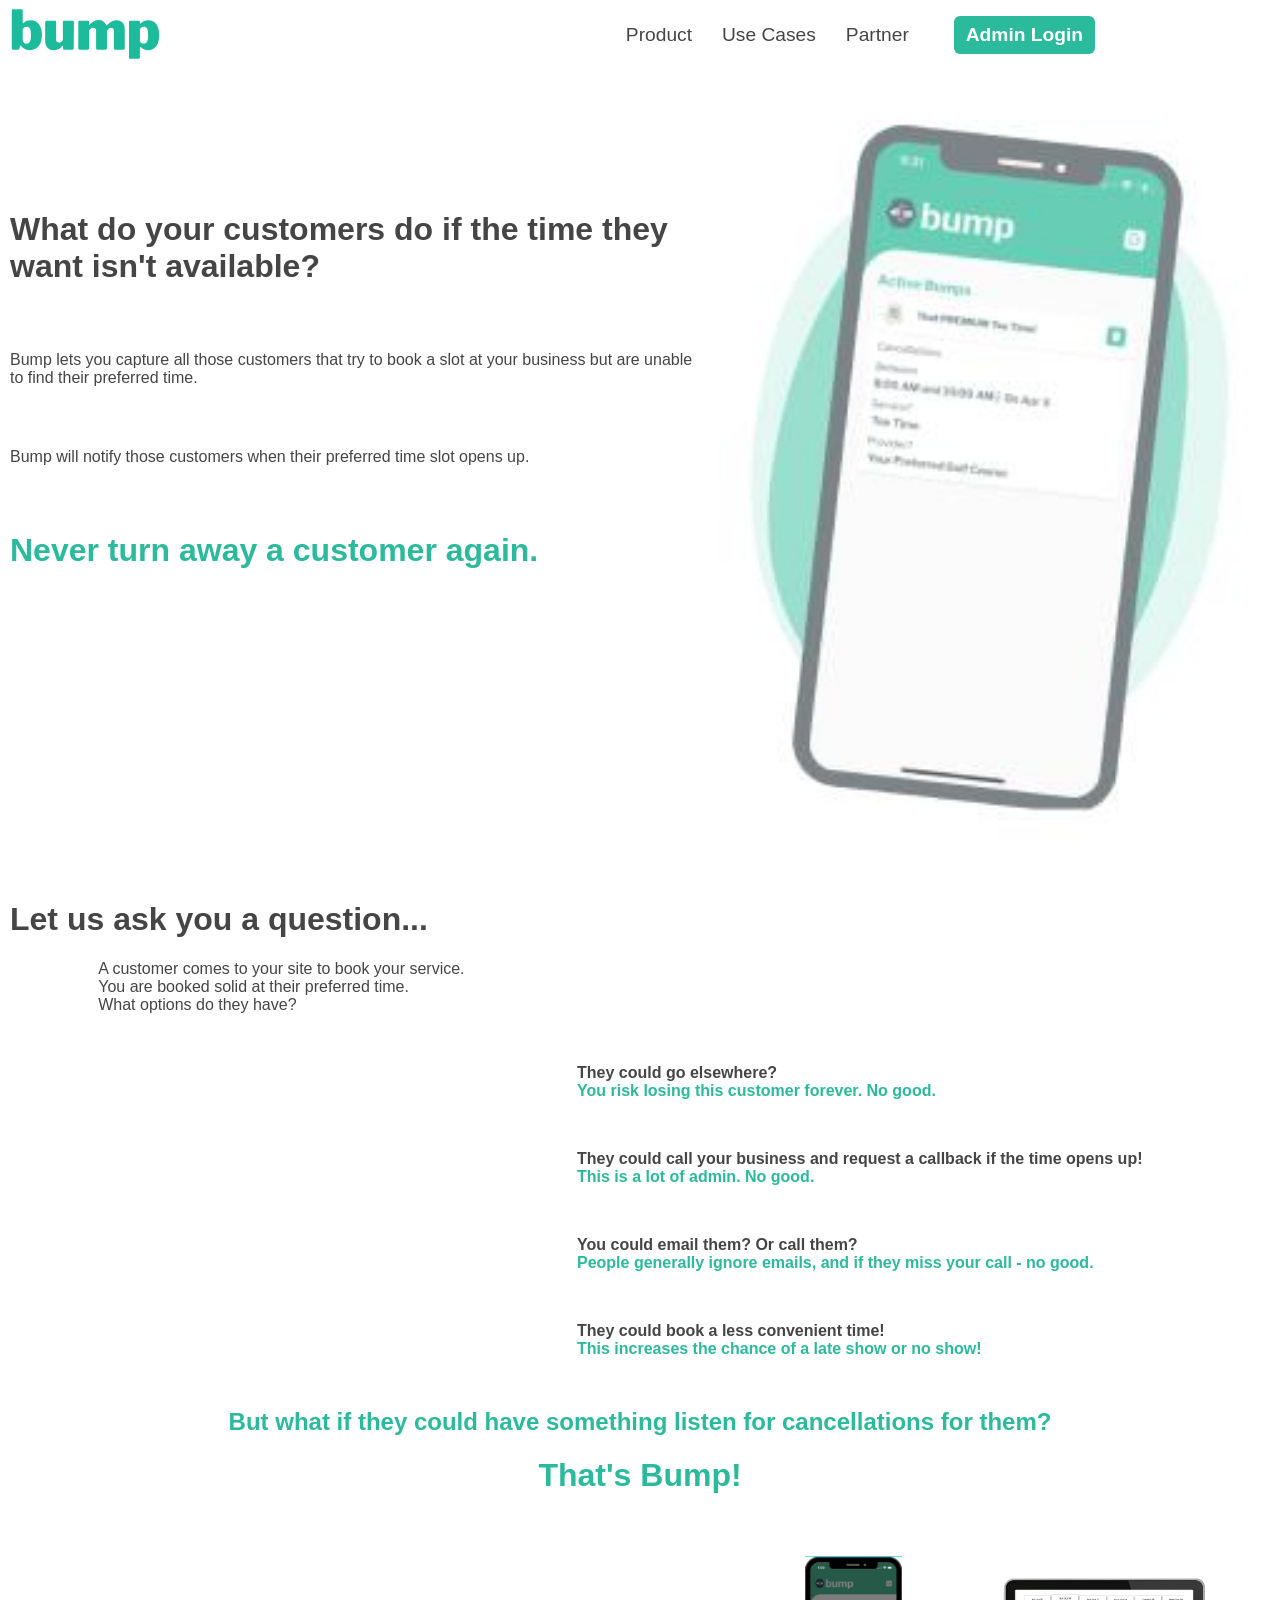
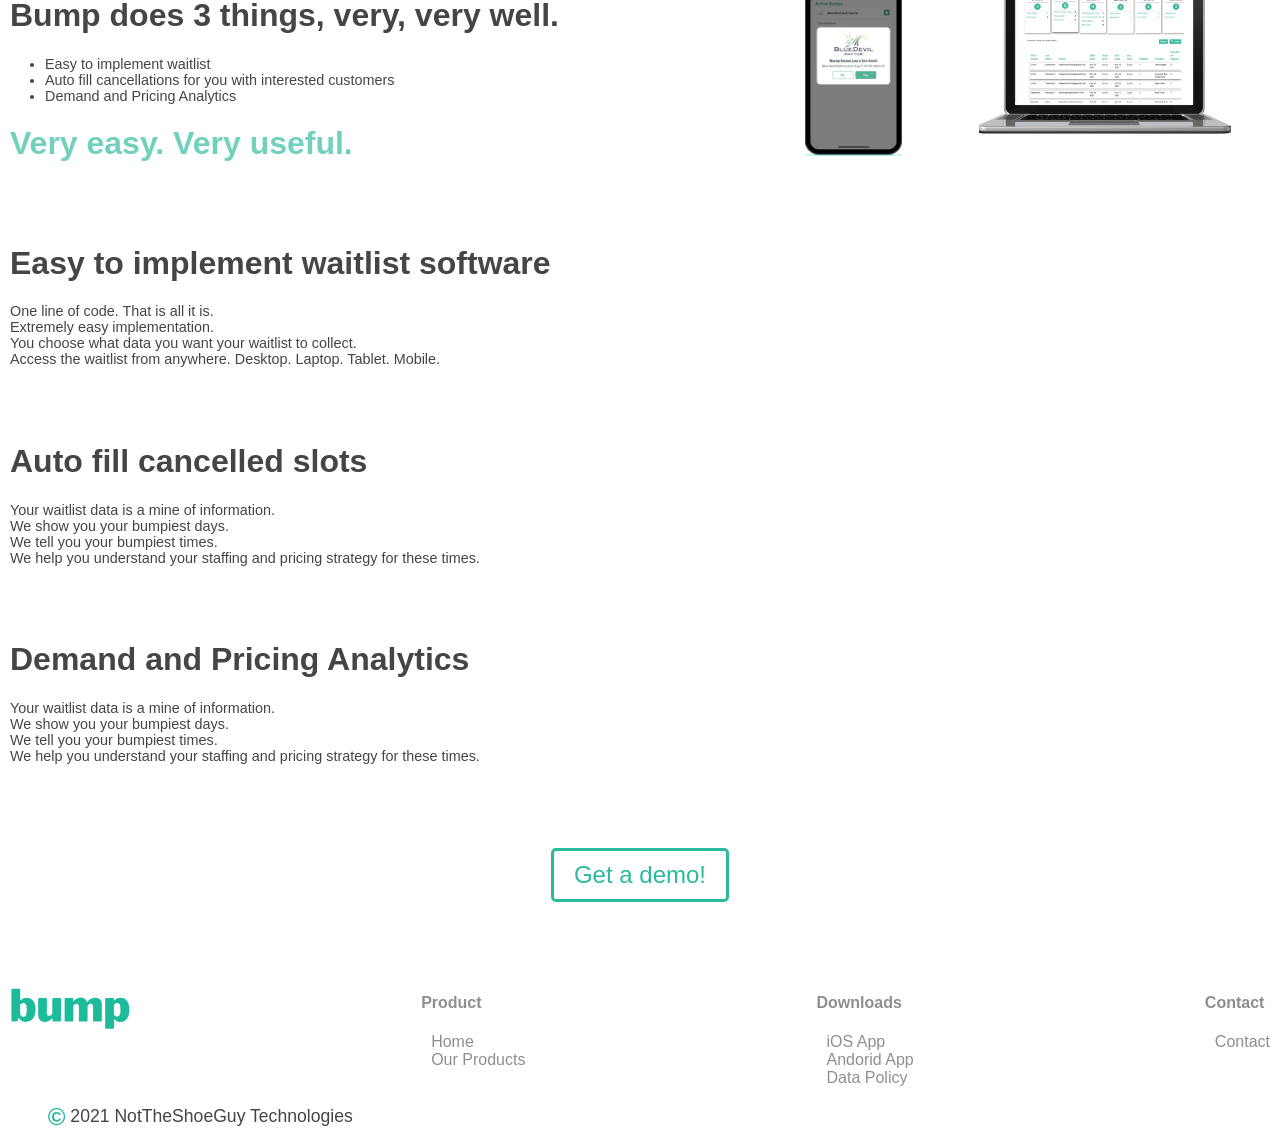
==== index.html @ b95c9497 "bump" ====
<!DOCTYPE html>
<html>
<head>
	<meta charset="utf-8">
    <meta name="viewport" content="width=device-width, height=device-height, initial-scale=1">
	<title>bump dev</title>
	<link rel="stylesheet" type="text/css" href="css/base.css?v=7">
	<link rel="stylesheet" type="text/css" href="css/header.css?v=7">
	<link rel="stylesheet" type="text/css" href="css/intro.css?v=7">
	<link rel="stylesheet" type="text/css" href="css/use-case.css?v=7">
	<link rel="stylesheet" type="text/css" href="css/info-items.css?v=7">
    <link rel='stylesheet' type='text/css' href='css/implementations.css?v=7'>
    <link rel='stylesheet' type='text/css' href='../../css/testimonials.css?v=7'>
    <script src='js/base.js?v=7' type='module'  defer='defer'></script>
</head>
<body>

	<div id='header'>
	    <div class='bump-container'>
	        <div class='bump-constrain'>
				<div id='logo' class='flex-wrapper'>
					<a href='/'><img src='./resource/bump.svg'></a>
				</div>
				<div id='nav' class='flex-wrapper'>
					<div class='nav-item toggle'>
						☰
					</div>
					<div class='nav-item'>
						<a href='/stock-page'>Product</a>
					</div>
					<div class='nav-item'>
						<a >Use Cases</a>
					</div>
					<div class='nav-item'>
						<a href='/stock-page'>Partner</a>
					</div>
					<div class='nav-item admin bump-green-bg'>
						<a href='/stock-page'>Admin Login</a>
					</div>
				</div>
			</div>
		</div>
	</div>

	<div class='bump-container'>
		<div class='bump-constrain'>

			<div class='intro bump-section'>
				<div class='row'>
					<div class='column'>
						<div class='flex-wrapper'>
							<h1>What do your customers do if the time they want isn't available?</h1>
							<p>
								Bump lets you capture all those customers that try to book a slot at your business but are unable to find their preferred time.
							</p>
							<p>
								Bump will notify those customers when their preferred time slot opens up.
							</p>
							<h1 class='bump-green-color'>Never turn away a customer again.</h1>
							<!-- text -->
						</div>
					</div>
					<div class='column'>
						<div class='flex-wrapper' style='background-image: url(./resource/bumpphone.jpg)'>
							<!-- <img src='./resource/bumpphone.jpg'> -->
						</div>
						<!-- image -->
					</div>
				</div>
			</div>

			<div class='use-case-walkthrough bump-section'>
				<div class='use-case-lead'>
					<h1>Let us ask you a question...</h1>
					<p>
						A customer comes to your site to book your service. <br>
						You are booked solid at their preferred time. <br>
						What options do they have?<br>
					</p>
				</div>
				<div class='use-case-steps'>
					<div class='step'>
						<div class='question'>
							They could go elsewhere?
						</div>
						<div class='answer bump-green-color'>
							You risk losing this customer forever.  No good.
						</div>
					</div>
					<div class='step'>
						<div class='question'>
							They could call your business and request a callback if the time opens up!
						</div>
						<div class='answer bump-green-color'>
							This is a lot of admin.  No good.
						</div>
					</div>
					<div class='step'>
						<div class='question'>
							You could email them?  Or call them?
						</div>
						<div class='answer bump-green-color'>
							People generally ignore emails, and if they miss your call - no good.
						</div>
					</div>
					<div class='step'>
						<div class='question'>
							They could book a less convenient time!
						</div>
						<div class='answer bump-green-color'>
							This increases the chance of a late show or no show!
						</div>
					</div>
				</div>
				<div class='use-case-close'>
					<h2 class='bump-green-color'>But what if they could have something listen for cancellations for them?</h2>
					<h1 class='bump-green-color'>That's Bump!</h1>
				</div>
			</div>

			<div class='info-items bump-section'>
				<div class='row item'>
					<div class='info column'>
						<h1>Bump does 3 things, very, very well.</h1>
						<ul>
							<li>Easy to implement waitlist</li>
							<li>Auto fill cancellations for you with interested customers</li>
							<li>Demand and Pricing Analytics</li>
						</ul>
						<h1 style='color: #71d1bc;'>Very easy.  Very useful.</h1>
						<!-- <img style='position: absolute; width: 70px; right: 0px; top: 20%;' src='./resource/logo.png'> -->
					</div>
					<div class='media column'>
						<!-- media -->
						<div class='flex-wrapper'>
							<img src='./resource/phone-demo.png'>
							<img src='./resource/laptop-demo.png'>
						</div>
					</div>
				</div>
				<div class='row item'>
					<div class='info column'>
						<h1>Easy to implement waitlist software</h1>
						<p>
							One line of code.  That is all it is.<br>
							Extremely easy implementation.<br>
							You choose what data you want your waitlist to collect.<br>
							Access the waitlist from anywhere. Desktop. Laptop. Tablet. Mobile.
						</p>
					</div>
					<div class='media column'>
						<!-- media -->
					</div>
				</div>
				<div class='row item'>
					<div class='info column'>
						<h1>Auto fill cancelled slots</h1>
						<p>
							Your waitlist data is a mine of information.<br>
							We show you your bumpiest days.<br>
							We tell you your bumpiest times.<br>
							We help you understand your staffing and pricing strategy for these times.
						</p>
					</div>
					<div class='media column'>
						<!-- media -->
					</div>
				</div>
				<div class='row item'>
					<div class='info column'>
						<h1>Demand and Pricing Analytics</h1>
						<p>
							Your waitlist data is a mine of information. <br>
							We show you your bumpiest days. <br>
							We tell you your bumpiest times. <br>
							We help you understand your staffing and pricing strategy for these times. <br>
						</p>
					</div>
					<div class='media column'>
						<!-- media -->
					</div>
				</div>

				<div class='center'>
					<div class='call-to-action'>
						Get a demo!
					</div>
				</div>
			</div>

			<div class='footer bump-section'>

				<div class='row flex-wrapper'>
					
					<div class='footer-column logo'>
						<img src='./resource/bump.svg'>
					</div>
					<div class='footer-column'>
						<h4>Product</h4>
						<ul>
							<li><a href='/'>Home</a></li>
							<li><a href='/product'>Our Products</a></li>
						</ul>
					</div>
					<div class='footer-column'>
						<h4>Downloads</h4>
						<ul>
							<li><a href='/ios-link'>iOS App</a></li>
							<li><a href='/android-app'>Andorid App</a></li>
							<li><a href='/data-policy'>Data Policy</a></li>
						</ul>
					</div>
					<div class='footer-column'>
						<h4>Contact</h4>
						<ul>
							<li><a href='/contact'>Contact</a></li>
						</ul>
					</div>
				</div>

				<div class='attribution'>
					<span class='copyright bump-green-color'>&copy;</span> 2021 NotTheShoeGuy Technologies
				</div>

			</div>

		</div>
	</div>

</body>
</html>
---- css/base.css ----
.dev-alert{
    position: absolute;
    top: 10%;
    left: 10%;
    transform: rotate(-2deg);
    display: inline-block;
    font-size: 1.2rem;
}

.bump-green-bg{
    background: #2BBA9B;
}

.bump-green-color{
    color: #2BBA9B;
}

*{
    font-family: sans-serif;
}

body{
    margin: 0;
}

a{
    text-decoration: none;
}

ul{
    padding-left: 0;
}

div, p, span, input, textarea{
    box-sizing: border-box;
    color: #454545;
}

img{
    max-width: 100%;
    align-self: center;
}

.flex-wrapper{
    display: flex;
    justify-content: center;
    align-items: center;
}

.row{
    font-size: 0px;
    text-align: center;
}
.column{
    font-size: initial;
    display: inline-block;
    vertical-align: top;
    width: 100%;
}
.column-2{
    max-width: 50%;
}
.column-3{
    max-width: 33%;
}
.column-4{
    max-width: 25%;
}
.bump-container{
    text-align: center;
}
.bump-constrain{
    position: relative;
    display: inline-block;
    width: 100%;
    max-width: 1400px;
    text-align: left;
    padding: 10px;
}

.bump-section{
    padding-top: 40px;
/*     border: 1px solid red; */
}

.center{
    text-align: center;
}

.call-to-action{
    display: inline-block;
    cursor: pointer;
    font-size: 1.5rem;
    padding: 10px 20px;
    border-radius: 5px;
    border: 3px solid #2BBA9B;
    color: #2BBA9B;
    transition: .2s;
}

.call-to-action:hover{
    background: #2BBA9B;
    color: white;
}



.footer{
    text-align: left;
}
.footer .logo{
    text-align: left;
    padding-top: 15px;

}
.footer .logo img{
    max-width: 120px;
}
.footer h4,
.footer ul,
.footer a{
    text-align: left;
    color: #8f8f8f;
}
.footer ul{
    padding-left: 10px;
}
.footer ul li{
    list-style: none;
}
.footer .row{
    justify-content: space-between;
/*     padding: 0 3%; */
    align-items: flex-start;
}
.footer-column{
    font-size: initial;
}

.attribution{
    padding-left: 3%;
    font-size: 1.1rem;
}
.attribution .copyright{
    font-size: 1.5rem;
    vertical-align: middle;
    font-weight: bold;
}


@media screen and (max-width: 800px){
    .footer{
        background: #efefef;
    }
    .footer .row{
        flex-direction: column;
        text-align: center;
        justify-content: center;
    }
    .footer-column{
        width: 100%;
        text-align: center;
    }
    .footer h4,
    .footer ul,
    .footer a,
    .footer .logo,
    .attribution{
        text-align: center;
    }
    .attribution{
        margin: 20px 0;
    }
}
---- css/header.css ----
#header{
    position: fixed;
    z-index: 9;
    top: 0px;
    width: 100%;
    height: 70px;
    background: white;
    transition: .5s;
/*     border: 1px solid yellow; */
}

.scrolled #header{
    box-shadow: 0px 0px 20px rgba(0, 0, 0, .3);
/*     background: transparent; */
}

#logo{
/*     float: left; */
    position: absolute;
    width: 150px;
    height: 70px;
    left: 10px;
    top: 0px;
}
#logo img{
    width: auto;
}

#nav{
    position: absolute;
    right: 180px;
    top: 0;
    height: 70px;
/*     border: 1px solid blue; */
}
.nav-item{
    position: relative;
    display: inline-block;
    padding: 10px;
    margin: 0 5px;
    cursor: pointer;

/*     border: 1px solid; */
}
.nav-item a{
    color: #454545;
    font-size: 1.2rem;
}
.nav-item.admin{
    border-radius: 6px;
    padding: 8px 12px;
    margin-left: 30px;
}
.nav-item.admin a{
    font-weight: bold;
    color: white;
}

.nav-item ul{
    position: absolute;
    z-index: 9;
    top: 200px;
    opacity: 0;
    pointer-events: none;
    transition: .2s;
    left: 0px;
    padding-top: 20px;
/*     background: pink; */
    min-width: 100%;
}
.nav-item:hover ul,
.nav-item ul:hover{
    top: 20px;
    pointer-events: initial;
    opacity: 1;
/*     background: rgb(240, 240, 240 ); */
}

.nav-item .use-case{
    background: white;
    padding: 10px 20px;
    border-left: 3px solid #2BBA9B;
    
}

.nav-item .use-case:hover{
    background: #2BBA9B;
}
.nav-item .use-case:hover a{
    color: white;
}

.nav-item.toggle{
    display: none;
    user-select: none;
    cursor: pointer;
}

@media screen and (max-width: 1000px){
    #nav{
        right: 100px;
    }
}

@media screen and ( max-width: 750px ){
    #nav{
        z-index: 99;
        left: 0;
/*         border: 2px solid yellow; */
        width: 100%;
        height: auto;
        pointer-events: none;
    }
    #nav ul{
        background: white;
        padding-top: 0px;
    }
    #nav .nav-item ul div {
        background: #efefef;
    }
    #nav .nav-item ul div:hover{
        background: #2BBA9B;
    }
    .nav-item.toggle{
        display: block;
        font-weight: bold;
        font-size: 1.4rem;
        text-align: right;
    }
    #nav.flex-wrapper{
        display: initial;
    }
    .nav-item{
        transform: translate( -100vw, 0 );
        padding: 20px;
        display: block;
        text-align: center;
        transition: .2s;
        pointer-events: initial;
        background: white;
        width: 100%;
        margin-left: 0;
    }
    .nav-item:last-of-type{
        border-bottom: 3px solid rgba(0, 0, 0, .6);
        padding-bottom: 30px;
    }
    .nav-item.toggled{
        transform: translate( 0, 0 );
    }
    .nav-item.toggle{
        transform: none;
    }
    .nav-item:hover ul{
        position: relative;
    }
    .nav-item.admin{
        background: white;
        color: #2BBA9B;
        border-radius: 0px;
    }
    .nav-item.admin a{
        color: #2BBA9B;
    }
    #logo{
        z-index: 999;
        max-width: 100px;
    }
}
---- css/intro.css ----
.intro{
    margin-top: 70px;
/*     border: 2px solid blue; */
/*     height: 80vh; */
/*     position: relative; */
}

.intro .column:nth-of-type(1){
/*     border: 2px solid lightgrey; */
    max-width: 55%;
    text-align: left;
}

.intro .column:nth-of-type(2){
    max-width: 45%;
    /*border: 2px solid pink;*/
/*     height: 100%; */
}

.intro .column:nth-of-type(1) .flex-wrapper{
    flex-direction: column;
    justify-content: space-between;
    align-items: start;
    height: 60vh;
    padding: 10% 0%;
/*     border: 2px solid green */
}

.intro .column:nth-of-type(2) .flex-wrapper{
    height: 80vh;
    background-size: contain;
    background-repeat: no-repeat;
    background-position: center center;
/*     border: 2px solid yellow; */
}

.intro .column:nth-of-type(2) img{
    width: 100%;
    height: auto;
    max-height: 100%;
}


@media screen and (max-width: 750px){

    .intro .column:nth-of-type(1){
        width: auto;
        max-width: 100%;
    }
    .intro .column:nth-of-type(2){
        width: auto;
        max-width: 100%;
    }
    .intro .column:nth-of-type(2) .flex-wrapper{
        height: auto;
    }
    .intro .column:nth-of-type(1) .flex-wrapper{
        height: auto;
    }
    .intro{
        margin-top: 0px;
    }

}
---- css/use-case.css ----
/*asdf*/

.use-case-lead p{
    padding-left: 7%;
    /*border: 1px solid pink;*/
}
.use-case-lead h2{
    margin-left: -10%;
}

.use-case-steps{
    padding-left: 45%;
}

.use-case-steps .step{
    margin: 50px 0;
}
.use-case-steps .question,
.use-case-steps .answer{
    font-weight: bold;
}

.use-case-close{
    text-align: center;
}

@media screen and (max-width: 750px){
    .use-case-steps{
       padding-left: 0%;
    }
    .use-case-lead{
        padding-left: 0px;
    }
}
---- css/info-items.css ----
/*asdf*/

.info.column{
    width: 60%;
/*     border: 1px solid grey; */
}
.media.column{
    width: 40%;
/*     border: 1px solid lightgrey; */
}

.info-items h3{
    color: black;
}

.info-items .info{
    position: relative;
    text-align: left;
    padding: 20px 0px 20px 0px;
}
.info-items .info ul,
.info-items .info p{
    font-size: .9rem;
}
.info-items .info ul{
    padding-left: 35px;
}

.info-items .call-to-action{
    margin: 50px 0 30px 0;
}

.info-items .media img{
    max-width: 50%;
    max-height: 200px;
}

.info-items .media .flex-wrapper{
    justify-content: space-around;
}

@media screen and (max-width: 750px){
    .info.column{
        width: auto;
    }
}
---- css/implementations.css ----
/*asdf*/
.implementations{
    text-align: center;
}

.implementations img{
    max-width: 100px;
    margin: 0 30px;
}

.implementations h1{
    text-align: left;
}
---- css/testimonials.css ----
.testimonials .column:nth-of-type(1){
    width: 300px;
    height: 300px;
}

.testimonials .column:nth-of-type(2){
    width: calc( 100% - 320px )
}
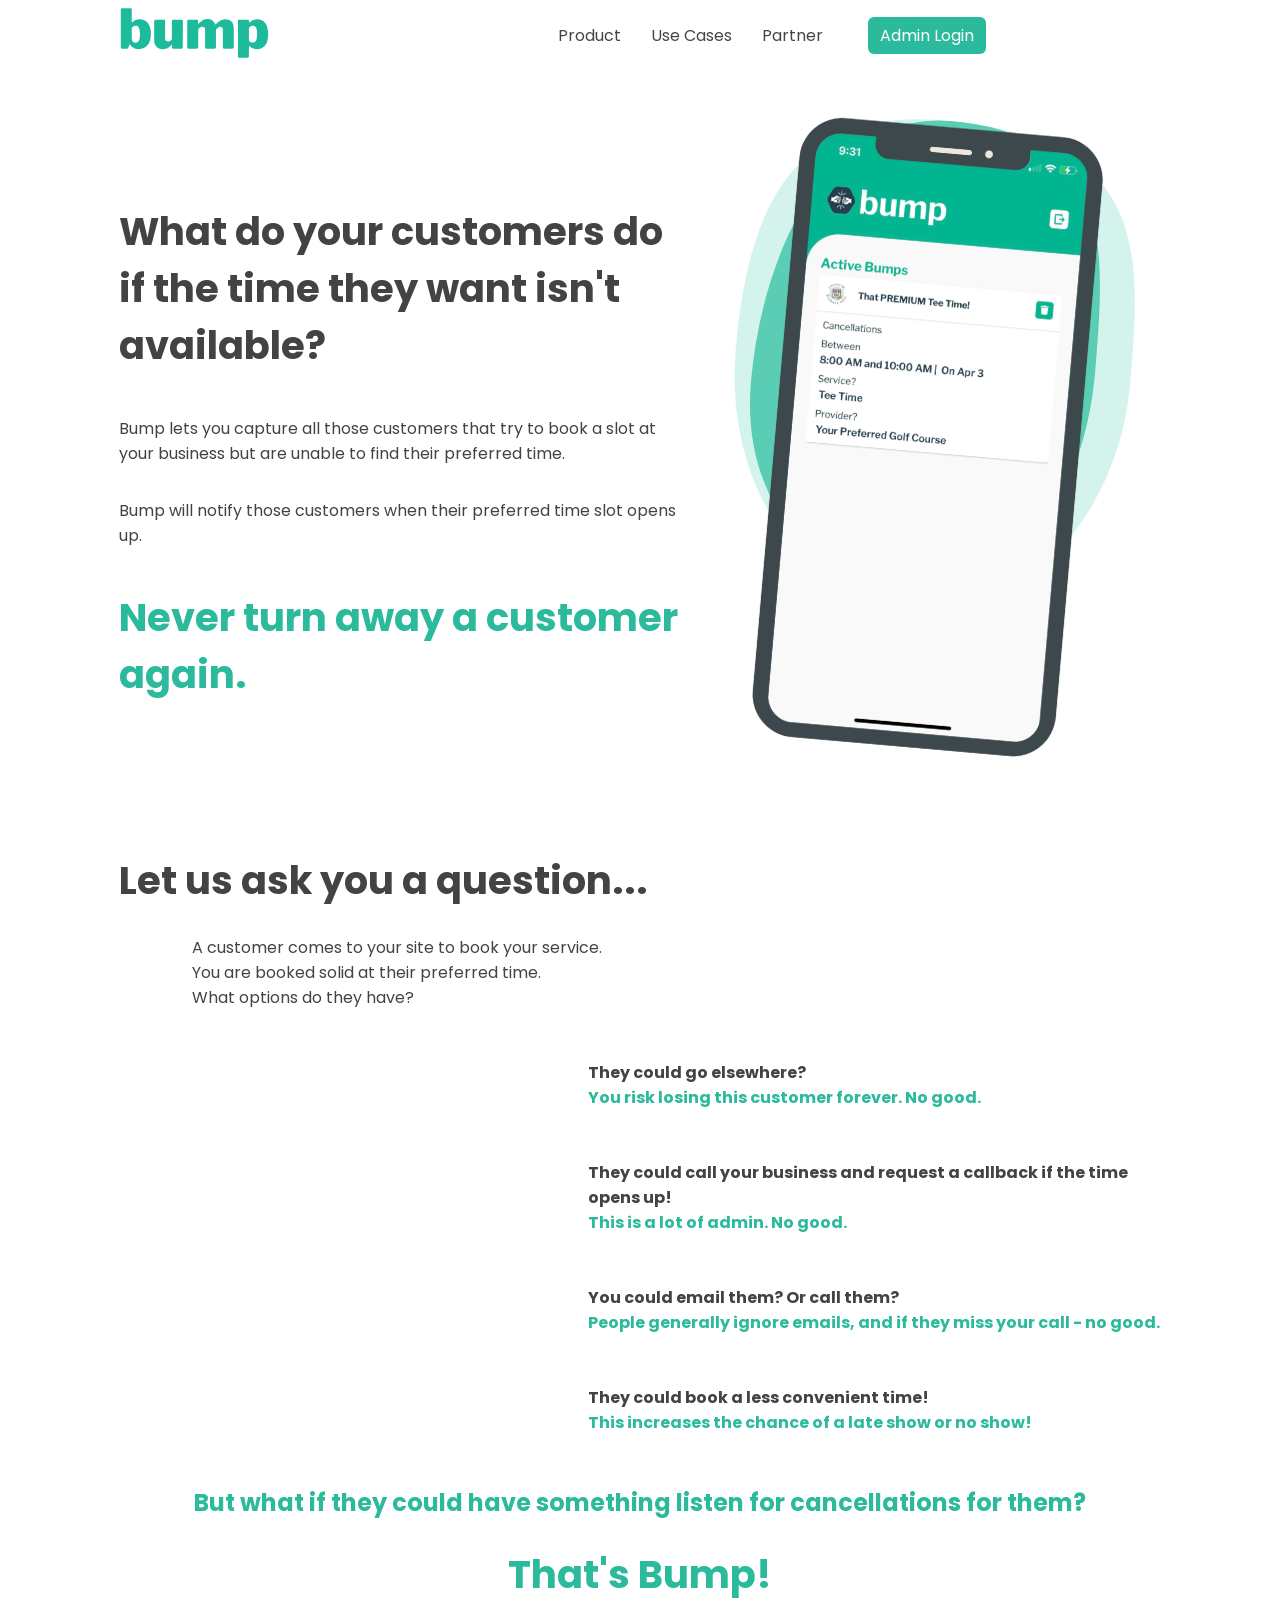
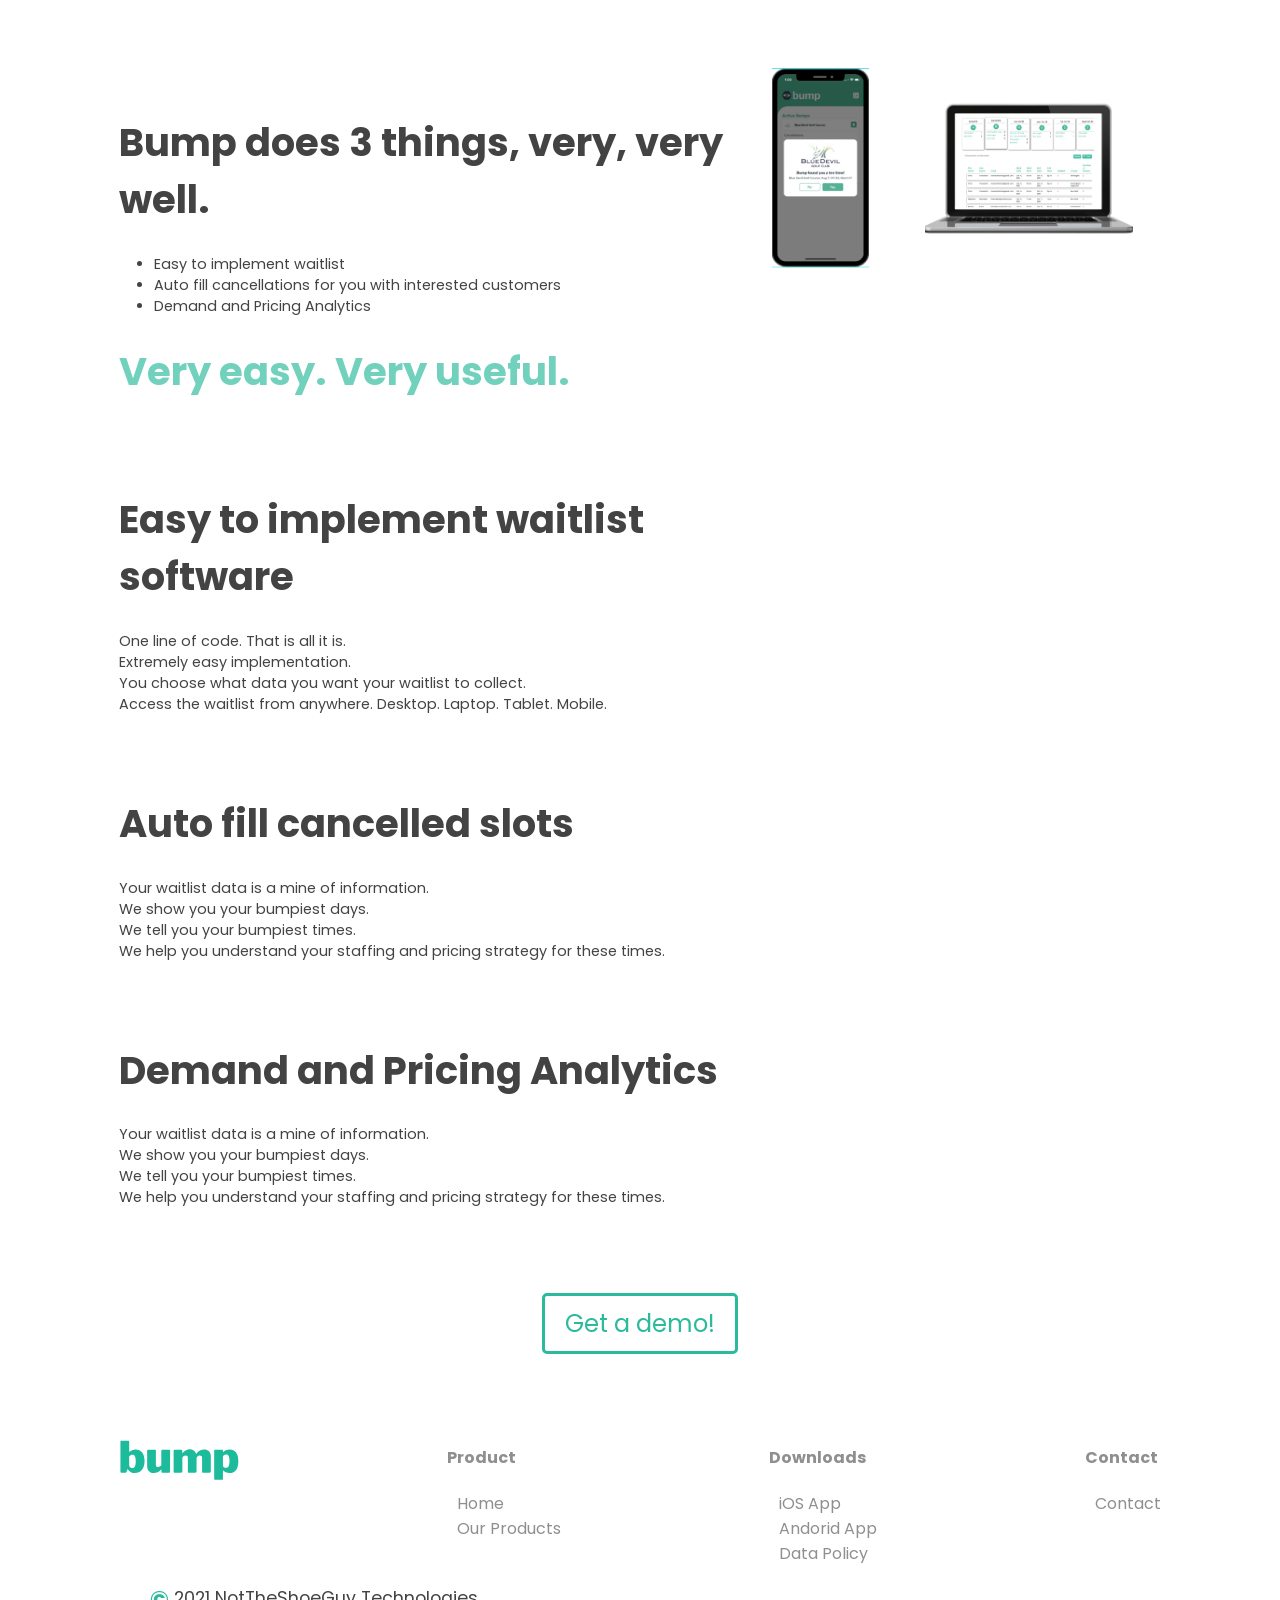
==== commit 14e8c376: "bump" ====
--- a/index.html
+++ b/index.html
@@ -4,14 +4,19 @@
 	<meta charset="utf-8">
     <meta name="viewport" content="width=device-width, height=device-height, initial-scale=1">
 	<title>bump dev</title>
-	<link rel="stylesheet" type="text/css" href="css/base.css?v=7">
-	<link rel="stylesheet" type="text/css" href="css/header.css?v=7">
-	<link rel="stylesheet" type="text/css" href="css/intro.css?v=7">
-	<link rel="stylesheet" type="text/css" href="css/use-case.css?v=7">
-	<link rel="stylesheet" type="text/css" href="css/info-items.css?v=7">
-    <link rel='stylesheet' type='text/css' href='css/implementations.css?v=7'>
-    <link rel='stylesheet' type='text/css' href='../../css/testimonials.css?v=7'>
-    <script src='js/base.js?v=7' type='module'  defer='defer'></script>
+	<link rel="stylesheet" type="text/css" href="css/base.css?v=8">
+	<link rel="stylesheet" type="text/css" href="css/header.css?v=8">
+	<link rel="stylesheet" type="text/css" href="css/intro.css?v=8">
+	<link rel="stylesheet" type="text/css" href="css/use-case.css?v=8">
+	<link rel="stylesheet" type="text/css" href="css/info-items.css?v=8">
+    <link rel='stylesheet' type='text/css' href='css/implementations.css?v=8'>
+    <link rel='stylesheet' type='text/css' href='css/testimonials.css?v=8'>
+
+    <link rel="preconnect" href="https://fonts.googleapis.com">
+	<link rel="preconnect" href="https://fonts.gstatic.com" crossorigin>
+	<link href="https://fonts.googleapis.com/css2?family=Poppins:wght@300;400;600;700&display=swap" rel="stylesheet">
+
+    <script src='js/base.js?v=8' type='module'  defer='defer'></script>
 </head>
 <body>
 
@@ -49,7 +54,7 @@
 				<div class='row'>
 					<div class='column'>
 						<div class='flex-wrapper'>
-							<h1>What do your customers do if the time they want isn't available?</h1>
+							<h1><b>What do your customers do if the time they want isn't available?</b></h1>
 							<p>
 								Bump lets you capture all those customers that try to book a slot at your business but are unable to find their preferred time.
 							</p>
@@ -60,8 +65,14 @@
 							<!-- text -->
 						</div>
 					</div>
-					<div class='column'>
-						<div class='flex-wrapper' style='background-image: url(./resource/bumpphone.jpg)'>
+					<div id='hero-image' class='column'>
+						<!-- <img src='./resource/bumpybubble.svg'> -->
+						<svg width="396" height="492" viewBox="0 0 396 492" fill="none" xmlns="http://www.w3.org/2000/svg">
+							<path d="M396 246.067C396 381.892 307.352 492 198 492C88.6476 492 0 381.892 0 246.067C0 110.243 31.8392 -4.48596 198 0.134899C390.458 5.48707 396 110.243 396 246.067Z" fill="#99E3D4" fill-opacity="0.41"/>
+							<path d="M360 239.55C360 371.794 289.648 479 202.865 479C116.082 479 18 409.731 18 277.486C18 145.242 70.9977 -4.40004 202.865 0.0990292C355.602 5.31013 360 107.305 360 239.55Z" fill="#09B490" fill-opacity="0.6"/>
+						</svg>
+
+						<div class='flex-wrapper' style='background-image: url(./resource/heroimage.png)'>
 							<!-- <img src='./resource/bumpphone.jpg'> -->
 						</div>
 						<!-- image -->
--- a/css/base.css
+++ b/css/base.css
@@ -1,3 +1,4 @@
+
 .dev-alert{
     position: absolute;
     top: 10%;
@@ -5,6 +6,11 @@
     transform: rotate(-2deg);
     display: inline-block;
     font-size: 1.2rem;
+}
+
+h1{
+    font-size: 2.4rem;
+/*     font-size: clamp(2.5rem,3.5vw,6rem); */
 }
 
 .bump-green-bg{
@@ -16,7 +22,8 @@
 }
 
 *{
-    font-family: sans-serif;
+    font-family: 'Poppins', sans-serif;
+
 }
 
 body{
@@ -33,7 +40,8 @@
 
 div, p, span, input, textarea{
     box-sizing: border-box;
-    color: #454545;
+/*     color: #454545; */
+    color: #434343;
 }
 
 img{
@@ -73,7 +81,7 @@
     position: relative;
     display: inline-block;
     width: 100%;
-    max-width: 1400px;
+    max-width: 83%;
     text-align: left;
     padding: 10px;
 }
@@ -171,5 +179,8 @@
     .attribution{
         margin: 20px 0;
     }
+    .bump-constrain{
+        max-width: 100%;
+    }
 }
 
--- a/css/header.css
+++ b/css/header.css
@@ -44,15 +44,15 @@
 }
 .nav-item a{
     color: #454545;
-    font-size: 1.2rem;
+    font-size: 1rem;
 }
 .nav-item.admin{
     border-radius: 6px;
-    padding: 8px 12px;
+    padding: 6px 12px;
     margin-left: 30px;
 }
 .nav-item.admin a{
-    font-weight: bold;
+/*     font-weight: bold; */
     color: white;
 }
 
@@ -131,7 +131,7 @@
         display: initial;
     }
     .nav-item{
-        transform: translate( -100vw, 0 );
+        transform: translate( -120vw, 0 );
         padding: 20px;
         display: block;
         text-align: center;
--- a/css/intro.css
+++ b/css/intro.css
@@ -21,7 +21,7 @@
     flex-direction: column;
     justify-content: space-between;
     align-items: start;
-    height: 60vh;
+    min-height: 60vh;
     padding: 10% 0%;
 /*     border: 2px solid green */
 }
@@ -39,6 +39,32 @@
     height: auto;
     max-height: 100%;
 }
+
+
+#hero-image{
+    position: relative;
+/*     border: 1px solid; */
+    height: 50vw;
+    transform: rotate(5deg);
+}
+#hero-image svg{
+    position: absolute;
+    width: 100%;
+    left: 0;
+}
+#hero-image path{
+	transition: 3s;
+}
+#hero-image div{
+    position: absolute;
+    top: 0;
+    left: 0;
+    width: 100%;
+    height: 100%;
+    animation: wobble 2s infinite ease-in;
+    overflow: visible;
+}
+
 
 
 @media screen and (max-width: 750px){
@@ -61,5 +87,37 @@
         margin-top: 0px;
     }
 
+    #hero-image{
+        height: 60vh;
+        width: 80vw;
+/*         border: 2px solid red; */
+    }
+
 }
 
+@keyframes wobble {
+	0% {
+		transform: rotate(0deg);
+	}
+	60% {
+		transform: rotate(2deg);
+	}
+	65% {
+		transform: rotate(0deg);
+	}
+	70% {
+		transform: rotate(1deg);
+	}
+	75%{
+		transform: rotate(0deg);
+	}
+	80%{
+		transform: rotate(1deg);
+	}
+	100%{
+		transform: rotate(0deg);
+	}
+/*	100% {
+		transform: rotate(1deg);
+	}*/
+}
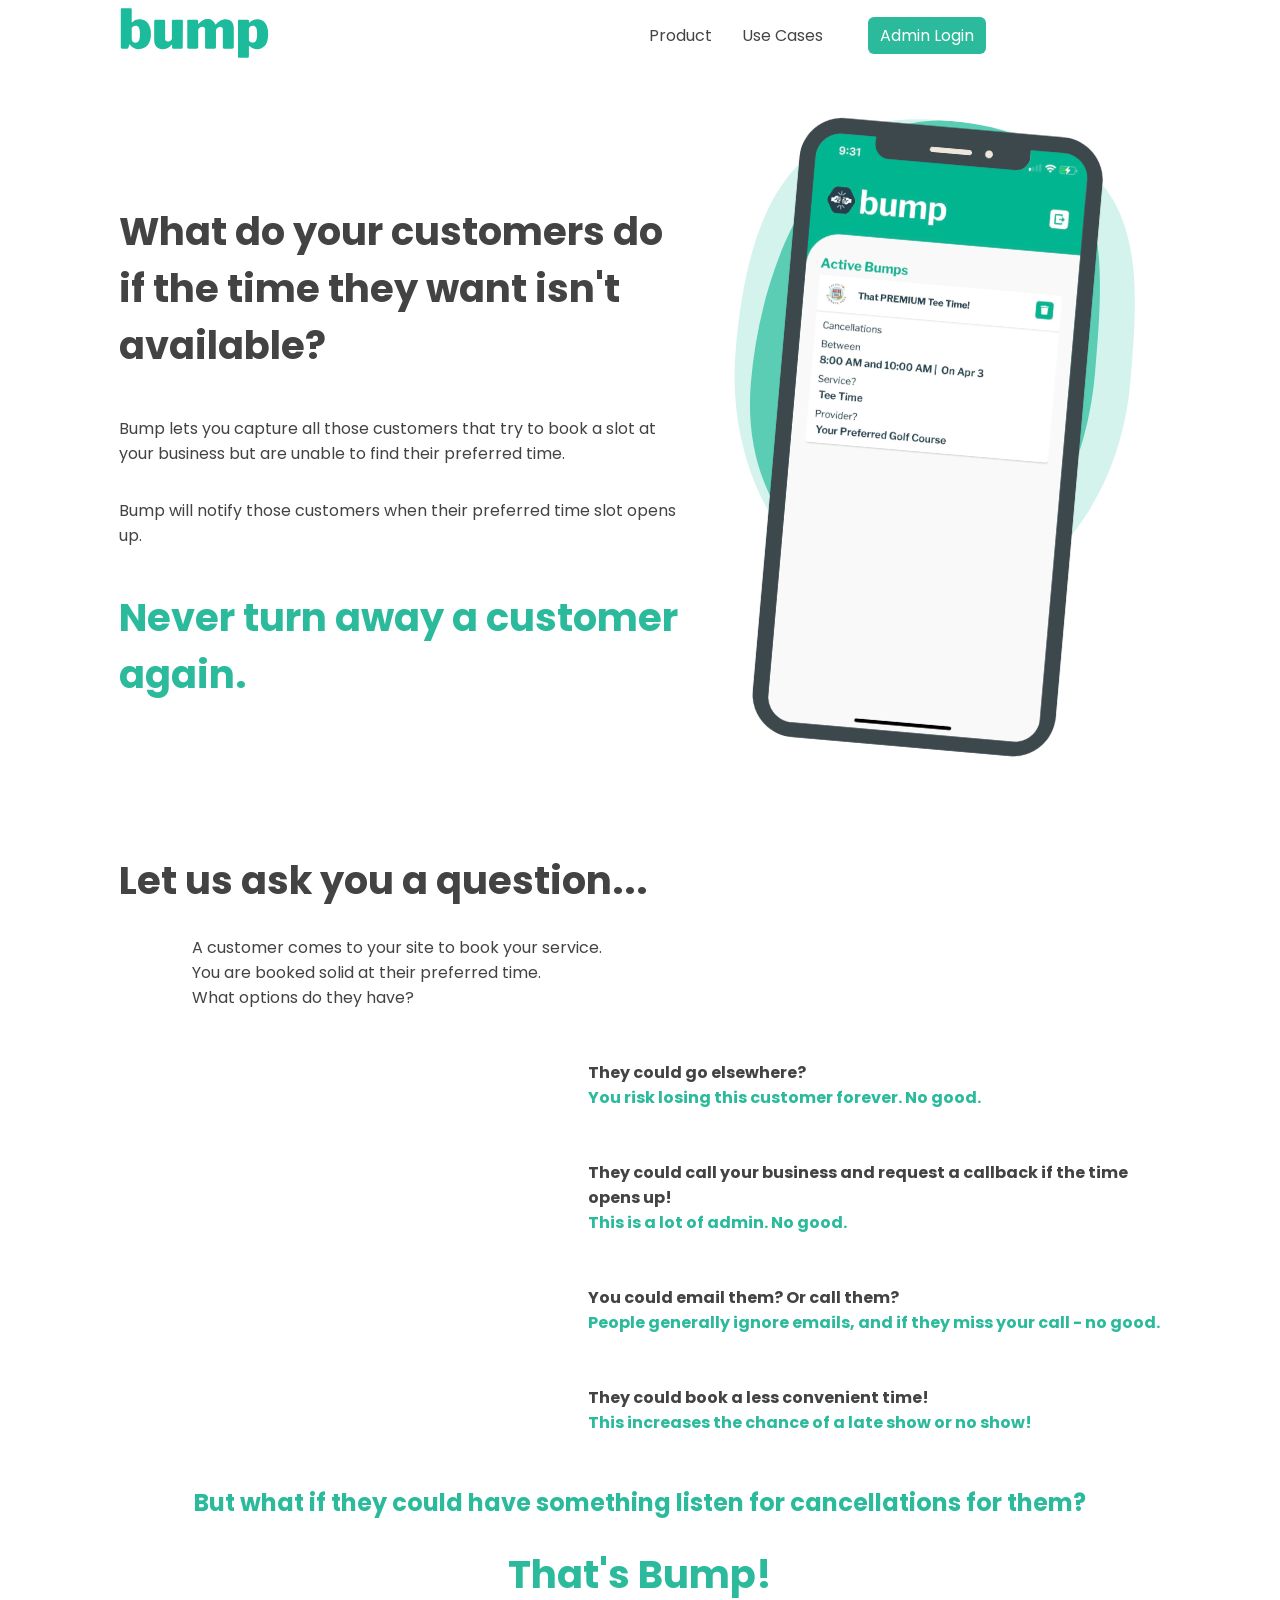
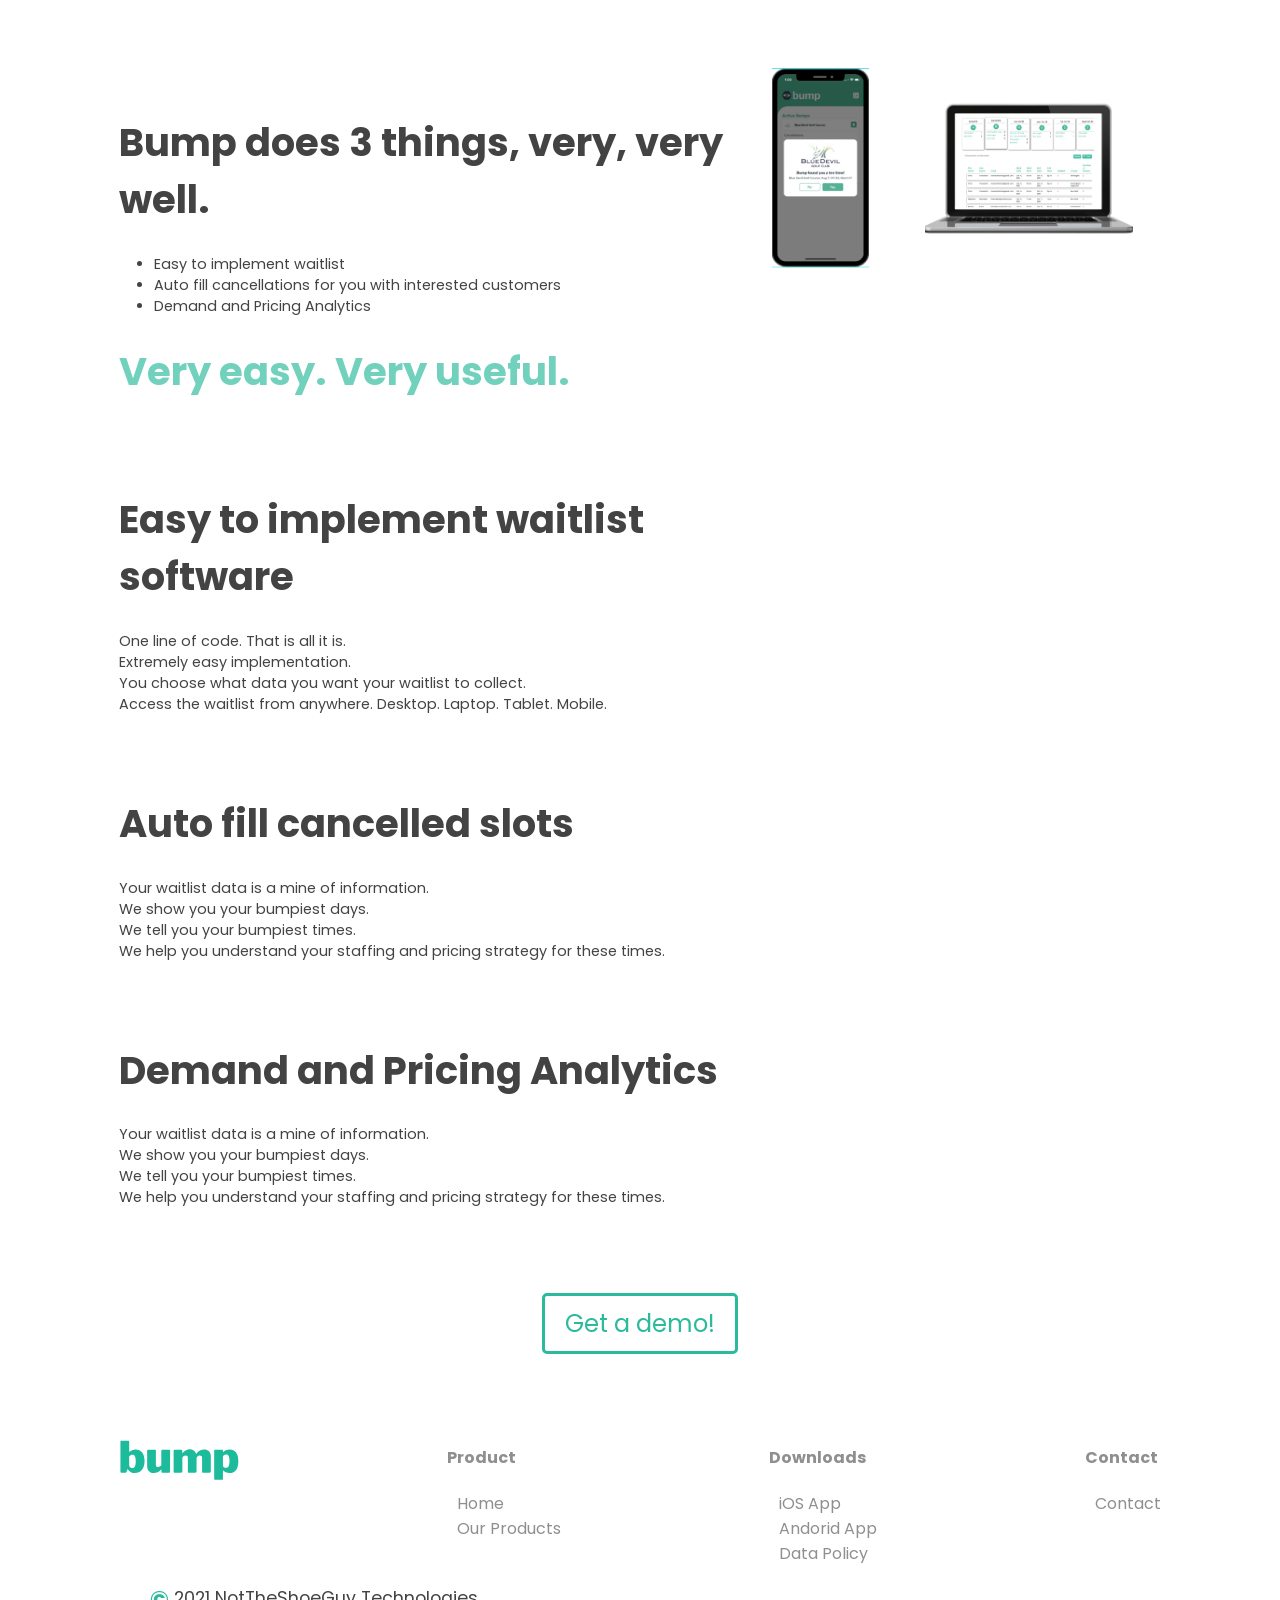
==== commit cd619afc: "acid-images" ====
--- a/index.html
+++ b/index.html
@@ -31,14 +31,14 @@
 						☰
 					</div>
 					<div class='nav-item'>
-						<a href='/stock-page'>Product</a>
+						<a href='/' data-point-home='true'>Product</a>
 					</div>
 					<div class='nav-item'>
 						<a >Use Cases</a>
 					</div>
-					<div class='nav-item'>
+<!-- 					<div class='nav-item'>
 						<a href='/stock-page'>Partner</a>
-					</div>
+					</div> -->
 					<div class='nav-item admin bump-green-bg'>
 						<a href='/stock-page'>Admin Login</a>
 					</div>
@@ -65,8 +65,8 @@
 							<!-- text -->
 						</div>
 					</div>
+					
 					<div id='hero-image' class='column'>
-						<!-- <img src='./resource/bumpybubble.svg'> -->
 						<svg width="396" height="492" viewBox="0 0 396 492" fill="none" xmlns="http://www.w3.org/2000/svg">
 							<path d="M396 246.067C396 381.892 307.352 492 198 492C88.6476 492 0 381.892 0 246.067C0 110.243 31.8392 -4.48596 198 0.134899C390.458 5.48707 396 110.243 396 246.067Z" fill="#99E3D4" fill-opacity="0.41"/>
 							<path d="M360 239.55C360 371.794 289.648 479 202.865 479C116.082 479 18 409.731 18 277.486C18 145.242 70.9977 -4.40004 202.865 0.0990292C355.602 5.31013 360 107.305 360 239.55Z" fill="#09B490" fill-opacity="0.6"/>
@@ -75,8 +75,8 @@
 						<div class='flex-wrapper' style='background-image: url(./resource/heroimage.png)'>
 							<!-- <img src='./resource/bumpphone.jpg'> -->
 						</div>
-						<!-- image -->
-					</div>
+					</div>
+
 				</div>
 			</div>
 
--- a/css/header.css
+++ b/css/header.css
@@ -158,6 +158,7 @@
         background: white;
         color: #2BBA9B;
         border-radius: 0px;
+        margin-left: 0px;
     }
     .nav-item.admin a{
         color: #2BBA9B;
--- a/css/intro.css
+++ b/css/intro.css
@@ -41,28 +41,33 @@
 }
 
 
-#hero-image{
+#hero-image,
+#hero-image-no-anim{
     position: relative;
-/*     border: 1px solid; */
     height: 50vw;
     transform: rotate(5deg);
+    width: 100%;
+/*     max-width: 100%; */
 }
-#hero-image svg{
+#hero-image svg,
+#hero-image-no-anim svg{
     position: absolute;
     width: 100%;
     left: 0;
 }
-#hero-image path{
-	transition: 3s;
-}
-#hero-image div{
+#hero-image div,
+#hero-image-no-anim div{
     position: absolute;
     top: 0;
     left: 0;
     width: 100%;
     height: 100%;
+}
+#hero-image div{
     animation: wobble 2s infinite ease-in;
-    overflow: visible;
+}
+#hero-image path{
+	transition: 3s;
 }
 
 
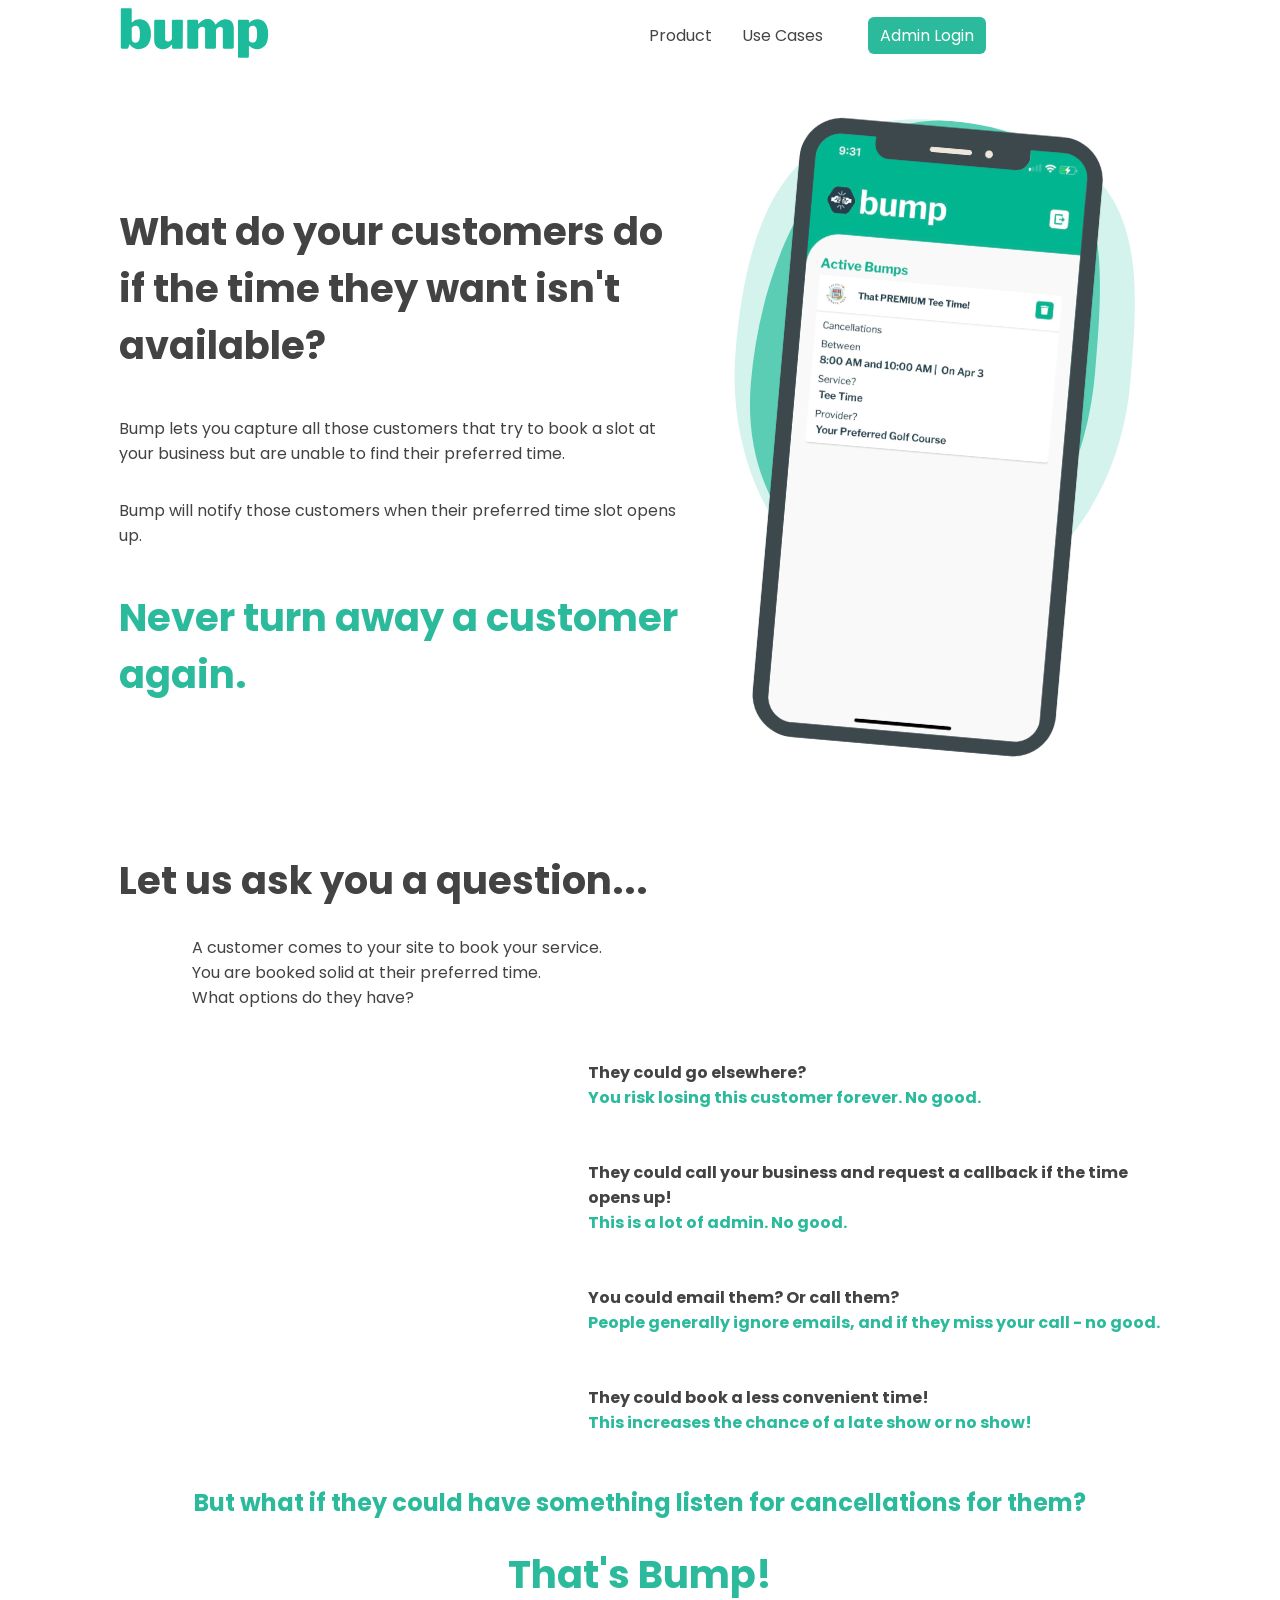
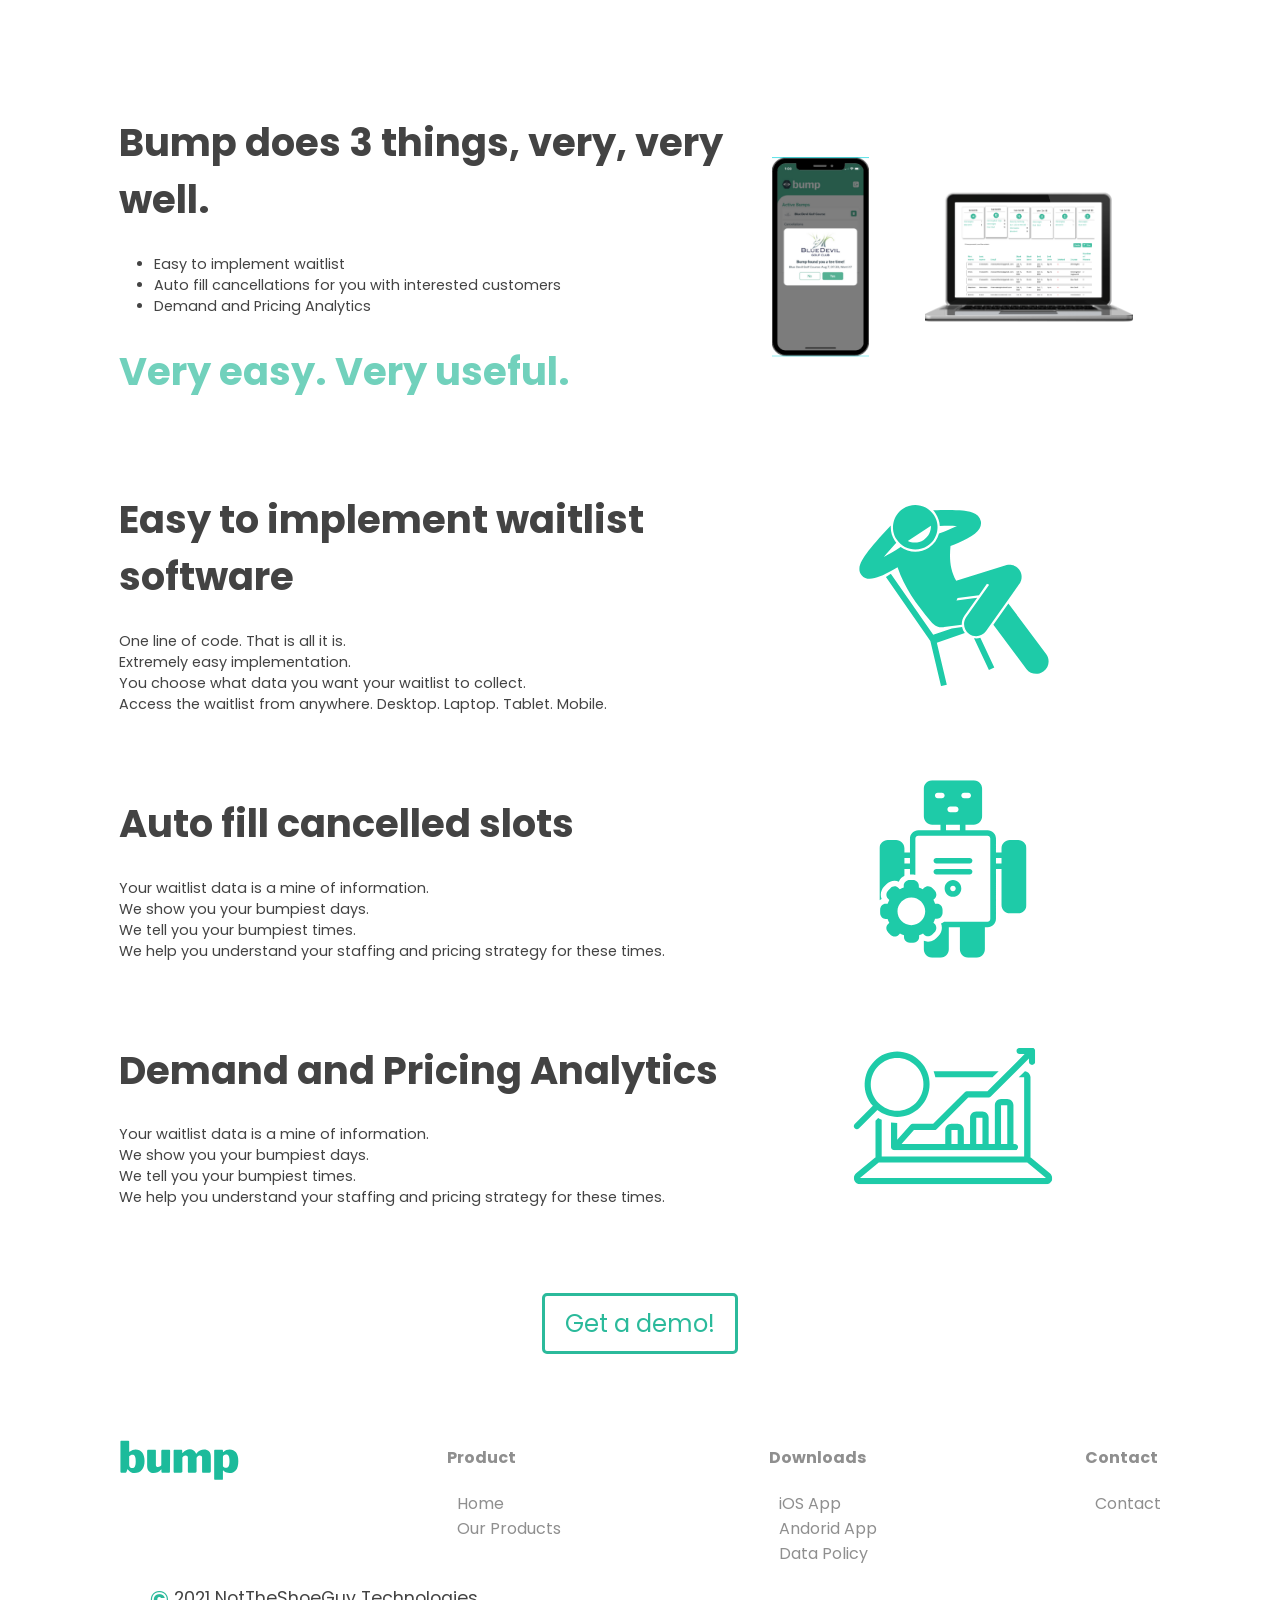
==== commit 1ef9ec11: "content-fills" ====
--- a/index.html
+++ b/index.html
@@ -16,6 +16,8 @@
 	<link rel="preconnect" href="https://fonts.gstatic.com" crossorigin>
 	<link href="https://fonts.googleapis.com/css2?family=Poppins:wght@300;400;600;700&display=swap" rel="stylesheet">
 
+	<link rel='icon' href='./resource/favicon.ico'>
+
     <script src='js/base.js?v=8' type='module'  defer='defer'></script>
 </head>
 <body>
@@ -40,7 +42,7 @@
 						<a href='/stock-page'>Partner</a>
 					</div> -->
 					<div class='nav-item admin bump-green-bg'>
-						<a href='/stock-page'>Admin Login</a>
+						<a href='https://bumpyourbusiness.ca/bump-your-business/admin/login/?next=/bump-your-business/admin/login/bump-your-business/admin/'>Admin Login</a>
 					</div>
 				</div>
 			</div>
@@ -161,6 +163,7 @@
 					</div>
 					<div class='media column'>
 						<!-- media -->
+						<img src='./resource/easy.svg'>
 					</div>
 				</div>
 				<div class='row item'>
@@ -175,6 +178,7 @@
 					</div>
 					<div class='media column'>
 						<!-- media -->
+						<img src='./resource/automatic.svg'>
 					</div>
 				</div>
 				<div class='row item'>
@@ -189,6 +193,7 @@
 					</div>
 					<div class='media column'>
 						<!-- media -->
+						<img src='./resource/analytics.svg'>
 					</div>
 				</div>
 
--- a/css/info-items.css
+++ b/css/info-items.css
@@ -2,10 +2,14 @@
 
 .info.column{
     width: 60%;
+    vertical-align: middle;
 /*     border: 1px solid grey; */
 }
 .media.column{
     width: 40%;
+    height: 100%;
+    vertical-align: middle;
+    display: inline-block;
 /*     border: 1px solid lightgrey; */
 }
 
--- a/css/testimonials.css
+++ b/css/testimonials.css
@@ -7,3 +7,6 @@
     width: calc( 100% - 320px )
 }
 
+.testimonials .column{
+    vertical-align: middle;
+}
